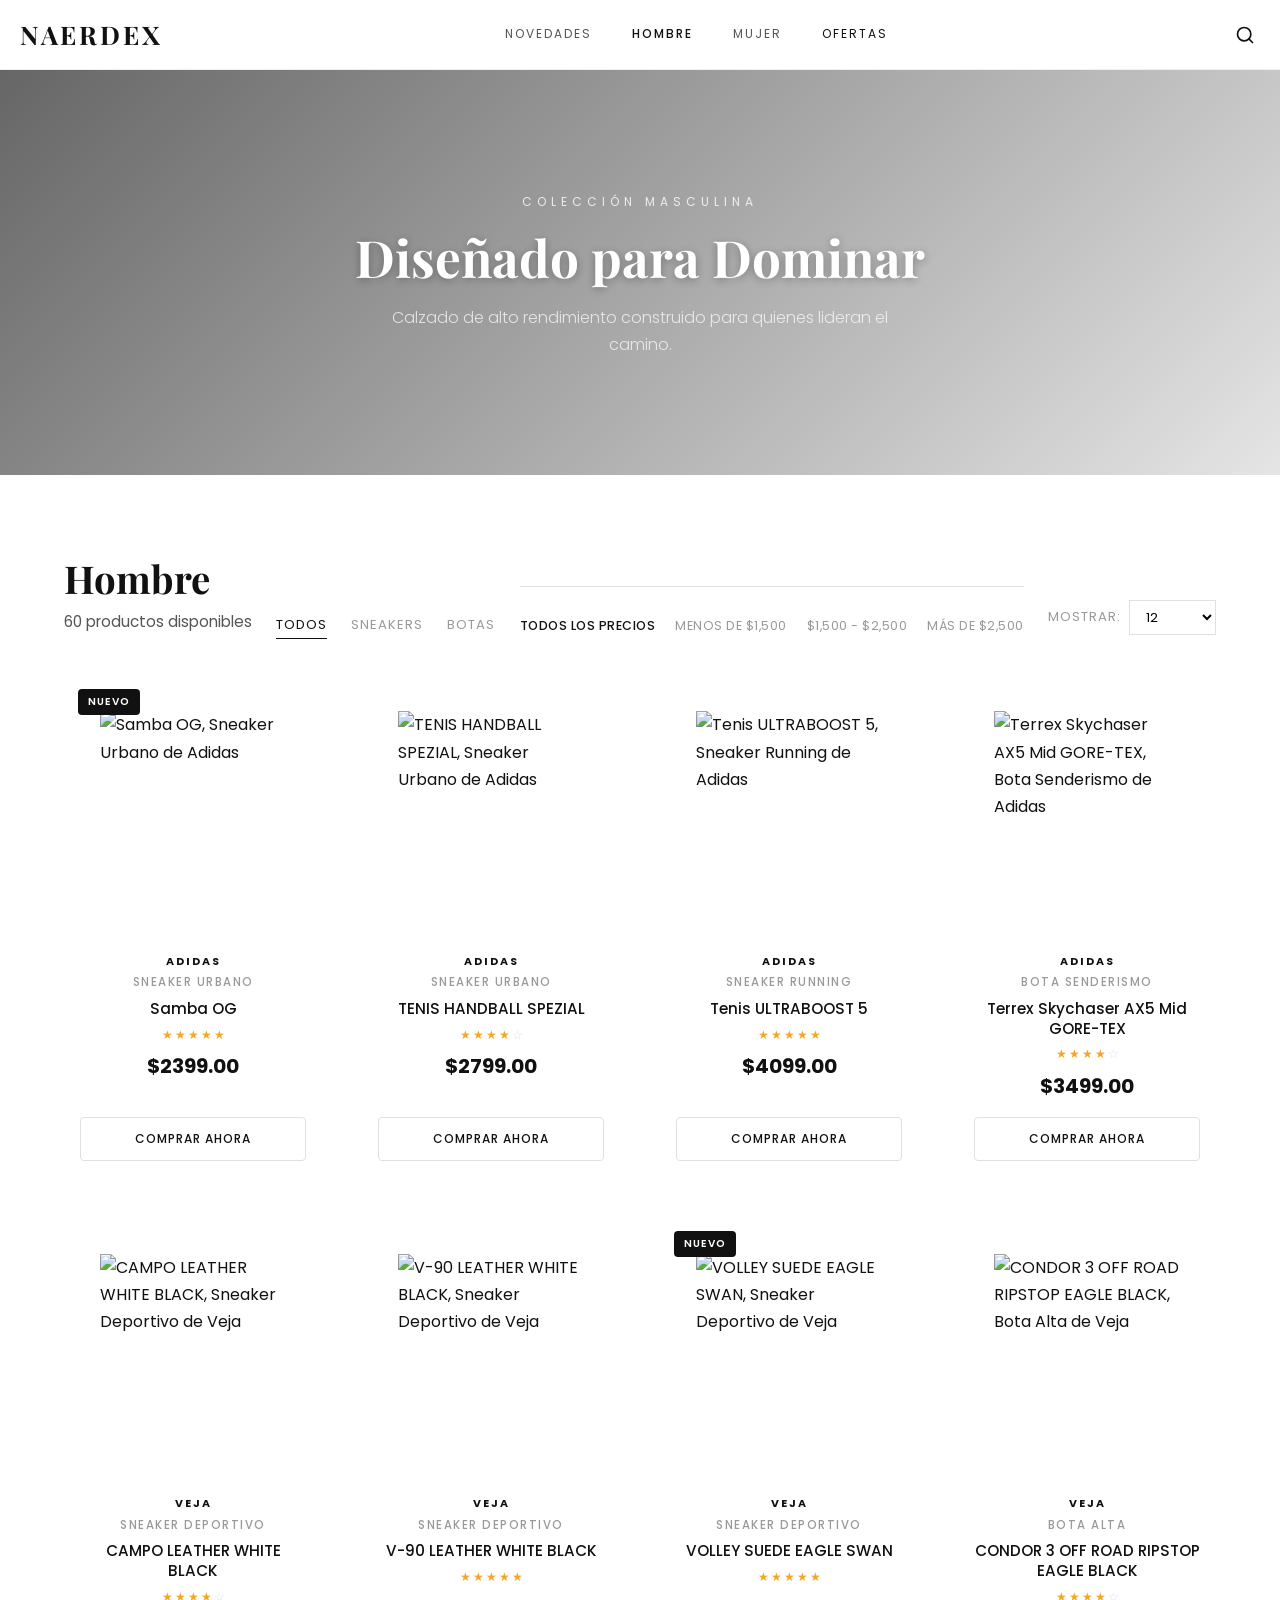
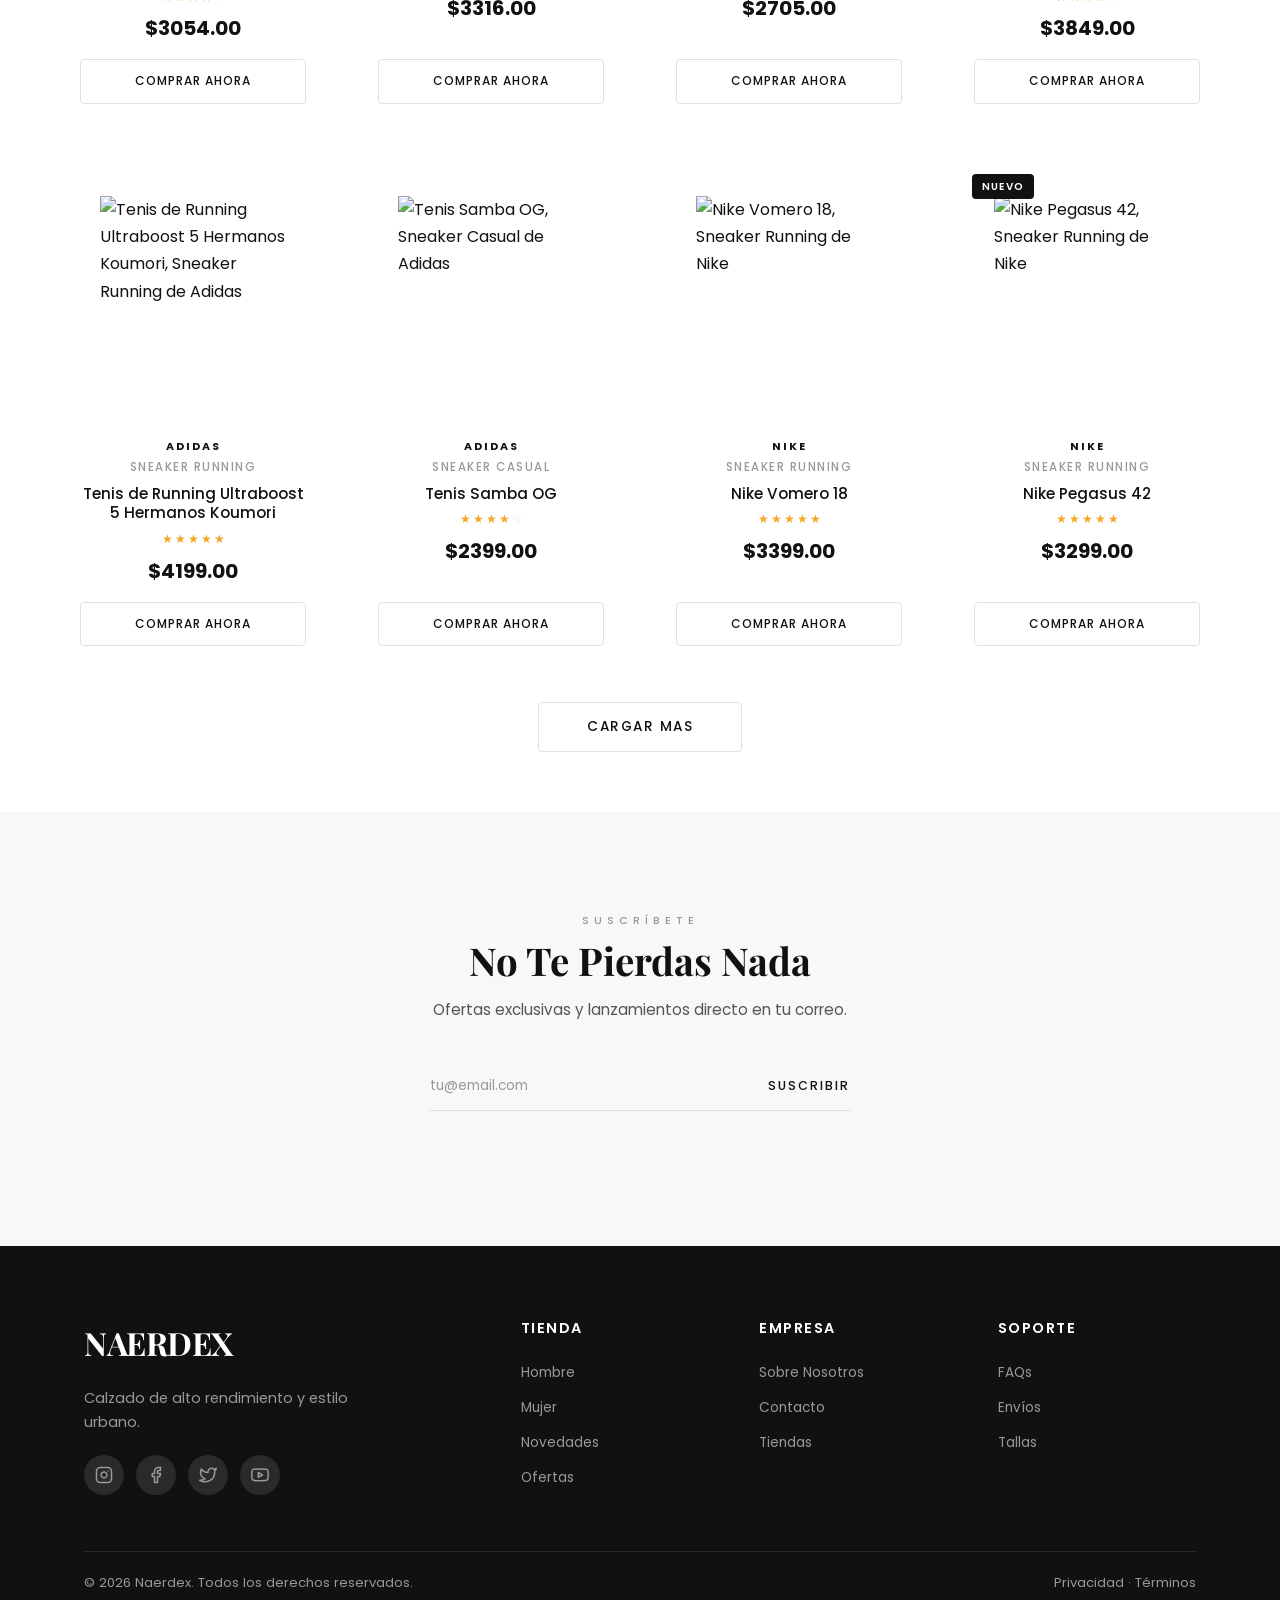
==== Pagina-web-Naerdex/hombre.html @ 4a2a2fad "first commit" ====
<!DOCTYPE html>
<html lang="es">
<head>
    <meta charset="UTF-8">
    <meta name="viewport" content="width=device-width, initial-scale=1.0">
    <title>Hombre | Naerdex</title>
    <meta name="description" content="Colección de calzado masculino Naerdex. Sneakers, botas y calzado deportivo de alto rendimiento para hombre.">
    <meta property="og:title" content="Hombre | Naerdex">
    <meta property="og:description" content="Colección de calzado masculino Naerdex. Sneakers, botas y calzado deportivo.">
    <meta property="og:type" content="website">
    <link rel="canonical" href="https://naerdex.com/hombre.html">
    <link rel="icon" href="data:image/svg+xml,%3Csvg xmlns='http://www.w3.org/2000/svg' viewBox='0 0 64 64'%3E%3Crect width='64' height='64' rx='12' fill='%23111111'/%3E%3Ctext x='50%25' y='54%25' text-anchor='middle' dominant-baseline='middle' font-family='Arial,Helvetica,sans-serif' font-size='42' font-weight='900' fill='white'%3EN%3C/text%3E%3C/svg%3E">
    <link rel="preconnect" href="https://fonts.googleapis.com">
    <link rel="preconnect" href="https://fonts.gstatic.com" crossorigin>
    <link href="https://fonts.googleapis.com/css2?family=Playfair+Display:wght@400;500;600;700;800;900&family=Poppins:wght@300;400;500;600;700&display=swap" rel="stylesheet">
    <link rel="stylesheet" href="style.css">
</head>
<body>

    <div class="page-transition-overlay" id="page-transition"></div>

    <header class="header">
        <div class="container header-container">
            <a href="index.html" class="logo">NAERDEX</a>
            <nav class="nav" id="nav" role="navigation" aria-label="Navegación principal">
                <a href="novedades.html" class="nav-link">Novedades</a>
                <a href="hombre.html" class="nav-link active">Hombre</a>
                <a href="mujer.html" class="nav-link">Mujer</a>
                <a href="ofertas.html" class="nav-link sale-link">Ofertas</a>
            </nav>
            <div class="header-actions">
                <button class="icon-btn search-btn" aria-label="Buscar">
                    <svg width="20" height="20" viewBox="0 0 24 24" fill="none" stroke="currentColor" stroke-width="2" stroke-linecap="round" stroke-linejoin="round"><circle cx="11" cy="11" r="8"></circle><line x1="21" y1="21" x2="16.65" y2="16.65"></line></svg>
                </button>
                <button class="icon-btn mobile-menu-btn" id="mobile-menu-btn" aria-label="Abrir menú" aria-expanded="false">
                    <svg class="menu-icon" width="22" height="22" viewBox="0 0 24 24" fill="none" stroke="currentColor" stroke-width="2" stroke-linecap="round" stroke-linejoin="round"><line x1="3" y1="6" x2="21" y2="6"></line><line x1="3" y1="12" x2="21" y2="12"></line><line x1="3" y1="18" x2="21" y2="18"></line></svg>
                    <svg class="close-icon" width="22" height="22" viewBox="0 0 24 24" fill="none" stroke="currentColor" stroke-width="2" stroke-linecap="round" stroke-linejoin="round" style="display:none"><line x1="18" y1="6" x2="6" y2="18"></line><line x1="6" y1="6" x2="18" y2="18"></line></svg>
                </button>
            </div>
        </div>
    </header>

    <div class="mobile-overlay" id="mobile-overlay"></div>

    <div class="search-overlay" id="search-overlay" role="dialog" aria-label="Buscar productos">
        <button class="search-close" aria-label="Cerrar búsqueda">
            <svg width="24" height="24" viewBox="0 0 24 24" fill="none" stroke="currentColor" stroke-width="2" stroke-linecap="round" stroke-linejoin="round"><line x1="18" y1="6" x2="6" y2="18"></line><line x1="6" y1="6" x2="18" y2="18"></line></svg>
        </button>
        <input type="text" class="search-input" placeholder="Buscar productos, categorías..." autocomplete="off">
        <div class="search-results"></div>
    </div>

    <section class="page-hero page-hero-men">
        <div class="hero-content fade-in">
            <span class="hero-subtitle">Colección Masculina</span>
            <h1 class="hero-title">Diseñado para Dominar</h1>
            <p class="hero-description">Calzado de alto rendimiento construido para quienes lideran el camino.</p>
        </div>
    </section>

    <main class="container shop-section">
        <div class="shop-header">
            <div>
                <h2 class="section-title">Hombre</h2>
                <p class="section-subtitle" style="margin-left:0;margin-top:8px;">10 productos disponibles</p>
            </div>
            <div class="filters">
                <button class="filter-btn active" data-filter="all">Todos</button>
                <button class="filter-btn" data-filter="sneaker">Sneakers</button>
                <button class="filter-btn" data-filter="bota">Botas</button>
            </div>
            <div class="price-filters">
                <button class="price-filter-btn active" data-price="all">Todos los precios</button>
                <button class="price-filter-btn" data-price="under1500">Menos de $1,500</button>
                <button class="price-filter-btn" data-price="1500-2500">$1,500 - $2,500</button>
                <button class="price-filter-btn" data-price="over2500">Más de $2,500</button>
            </div>
            <div class="display-count-wrap">
                <span class="display-count-label">Mostrar:</span>
                <select class="display-count-select" id="display-count">
                    <option value="12" selected>12</option>
                    <option value="24">24</option>
                    <option value="48">48</option>
                    <option value="all">Todos</option>
                </select>
            </div>
        </div>
        <div class="product-grid" id="product-list"></div>
    </main>

    <section class="newsletter-section">
        <div class="container newsletter-content fade-in">
            <span class="section-label">Suscríbete</span>
            <h2 class="section-title">No Te Pierdas Nada</h2>
            <p class="section-subtitle">Ofertas exclusivas y lanzamientos directo en tu correo.</p>
            <form id="newsletter-form">
                <input type="email" placeholder="tu@email.com" required aria-label="Correo electrónico">
                <button type="submit">Suscribir</button>
            </form>
            <p id="newsletter-msg"></p>
        </div>
    </section>

    <footer class="footer">
        <div class="container">
            <div class="footer-container">
                <div class="footer-brand">
                    <a href="index.html" class="logo">NAERDEX</a>
                    <p>Calzado de alto rendimiento y estilo urbano.</p>
                    <div class="footer-social">
                        <a href="#" aria-label="Instagram"><svg width="18" height="18" viewBox="0 0 24 24" fill="none" stroke="currentColor" stroke-width="2" stroke-linecap="round" stroke-linejoin="round"><rect x="2" y="2" width="20" height="20" rx="5" ry="5"></rect><path d="M16 11.37A4 4 0 1 1 12.63 8 4 4 0 0 1 16 11.37z"></path><line x1="17.5" y1="6.5" x2="17.51" y2="6.5"></line></svg></a>
                        <a href="#" aria-label="Facebook"><svg width="18" height="18" viewBox="0 0 24 24" fill="none" stroke="currentColor" stroke-width="2" stroke-linecap="round" stroke-linejoin="round"><path d="M18 2h-3a5 5 0 0 0-5 5v3H7v4h3v8h4v-8h3l1-4h-4V7a1 1 0 0 1 1-1h3z"></path></svg></a>
                        <a href="#" aria-label="Twitter"><svg width="18" height="18" viewBox="0 0 24 24" fill="none" stroke="currentColor" stroke-width="2" stroke-linecap="round" stroke-linejoin="round"><path d="M23 3a10.9 10.9 0 0 1-3.14 1.53 4.48 4.48 0 0 0-7.86 3v1A10.66 10.66 0 0 1 3 4s-4 9 5 13a11.64 11.64 0 0 1-7 2c9 5 20 0 20-11.5a4.5 4.5 0 0 0-.08-.83A7.72 7.72 0 0 0 23 3z"></path></svg></a>
                        <a href="#" aria-label="YouTube"><svg width="18" height="18" viewBox="0 0 24 24" fill="none" stroke="currentColor" stroke-width="2" stroke-linecap="round" stroke-linejoin="round"><path d="M22.54 6.42a2.78 2.78 0 0 0-1.94-2C18.88 4 12 4 12 4s-6.88 0-8.6.46a2.78 2.78 0 0 0-1.94 2A29 29 0 0 0 1 11.75a29 29 0 0 0 .46 5.33A2.78 2.78 0 0 0 3.4 19.1c1.72.46 8.6.46 8.6.46s6.88 0 8.6-.46a2.78 2.78 0 0 0 1.94-2 29 29 0 0 0 .46-5.25 29 29 0 0 0-.46-5.43z"></path><polygon points="9.75 15.02 15.5 11.75 9.75 8.48 9.75 15.02"></polygon></svg></a>
                    </div>
                </div>
                <div class="footer-links">
                    <h4>Tienda</h4>
                    <a href="hombre.html">Hombre</a>
                    <a href="mujer.html">Mujer</a>
                    <a href="novedades.html">Novedades</a>
                    <a href="ofertas.html">Ofertas</a>
                </div>
                <div class="footer-links">
                    <h4>Empresa</h4>
                    <a href="#">Sobre Nosotros</a>
                    <a href="#">Contacto</a>
                    <a href="#">Tiendas</a>
                </div>
                <div class="footer-links">
                    <h4>Soporte</h4>
                    <a href="#">FAQs</a>
                    <a href="#">Envíos</a>
                    <a href="#">Tallas</a>
                </div>
            </div>
            <div class="footer-bottom">
                <span>&copy; 2026 Naerdex. Todos los derechos reservados.</span>
                <div><a href="#">Privacidad</a> &middot; <a href="#">Términos</a></div>
            </div>
        </div>
    </footer>

    <button class="back-to-top" id="back-to-top" aria-label="Volver arriba">
        <svg width="20" height="20" viewBox="0 0 24 24" fill="none" stroke="currentColor" stroke-width="2.5" stroke-linecap="round" stroke-linejoin="round"><polyline points="18 15 12 9 6 15"></polyline></svg>
    </button>

    <script src="script.js" defer></script>
</body>
</html>
---- Pagina-web-Naerdex/style.css ----
/* --- Variables y Configuración Base --- */
:root {
    --bg-main: #ffffff;
    --bg-secondary: #f8f8f8;
    --bg-dark: #1a1a1a;
    --bg-darker: #111111;
    --text-primary: #111111;
    --text-secondary: #555555;
    --text-light: #999999;
    --accent: #111111;
    --accent-hover: #333333;
    --sale-color: #8B0000;
    --card-shadow: 0 1px 3px rgba(0,0,0,0.04);
    --card-shadow-hover: 0 4px 20px rgba(0,0,0,0.08);
    --card-border: #e0e0e0;
    --font-family: 'Poppins', sans-serif;
    --font-display: 'Playfair Display', serif;
    --transition: all 0.4s cubic-bezier(0.25, 0.46, 0.45, 0.94);
    --transition-slow: all 0.6s cubic-bezier(0.25, 0.46, 0.45, 0.94);
    --header-height: 70px;
    --radius-sm: 4px;
    --radius-md: 4px;
    --radius-lg: 8px;
}

/* --- Dark Mode --- */
[data-theme="dark"] {
    --bg-main: #1a1a1a;
    --bg-secondary: #222222;
    --bg-dark: #111111;
    --bg-darker: #0a0a0a;
    --text-primary: #f0f0f0;
    --text-secondary: #aaaaaa;
    --text-light: #777777;
    --accent: #ffffff;
    --accent-hover: #cccccc;
    --sale-color: #ff6b6b;
    --card-shadow: 0 1px 3px rgba(0,0,0,0.2);
    --card-shadow-hover: 0 4px 20px rgba(0,0,0,0.4);
    --card-border: #2a2a2a;
}

[data-theme="dark"] .header {
    background: rgba(26, 26, 26, 0.97);
    border-bottom: 1px solid rgba(255,255,255,0.06);
}

[data-theme="dark"] .benefit-item {
    background: #222222;
}

[data-theme="dark"] .cat-card-image {
    background: #2a2a2a;
}

[data-theme="dark"] .price-filters {
    border-top-color: #2a2a2a;
}

[data-theme="dark"] .nav-link {
    color: #999999;
}

[data-theme="dark"] .nav-link.active {
    color: #f0f0f0;
}

[data-theme="dark"] .nav-link.active::after {
    background-color: var(--accent);
}

[data-theme="dark"] .nav {
    background-color: transparent;
}

[data-theme="dark"] .filter-btn {
    color: #aaa;
}

[data-theme="dark"] .filter-btn.active {
    color: #f0f0f0;
}

[data-theme="dark"] .filter-btn::after,
[data-theme="dark"] .filter-btn.active::after {
    background-color: #f0f0f0;
}

[data-theme="dark"] .buy-btn {
    border-color: #333;
    color: #f0f0f0;
}

[data-theme="dark"] .buy-btn:hover {
    background-color: #f0f0f0;
    color: #1a1a1a;
    border-color: #f0f0f0;
}

[data-theme="dark"] .newsletter-section {
    background: #111111;
}

[data-theme="dark"] .footer {
    background-color: #0a0a0a;
}

[data-theme="dark"] .footer-social a {
    background: #333;
}

[data-theme="dark"] .btn-primary {
    background-color: #f0f0f0;
    color: #1a1a1a;
}

[data-theme="dark"] .btn-primary:hover {
    background-color: #ccc;
}

[data-theme="dark"] .btn-outline {
    color: #f0f0f0;
    border-color: #f0f0f0;
}

[data-theme="dark"] .btn-outline:hover {
    background: #f0f0f0;
    color: #1a1a1a;
}

[data-theme="dark"] .back-to-top {
    background: #f0f0f0;
    color: #1a1a1a;
}

[data-theme="dark"] .search-overlay {
    background: rgba(10, 10, 10, 0.95);
}

[data-theme="dark"] .search-input {
    background: #333;
    color: #f0f0f0;
    border-color: #555;
}

[data-theme="dark"] .search-result-card {
    background: #222222;
    border-color: #2a2a2a;
}

[data-theme="dark"] .search-no-results {
    color: #777;
}

[data-theme="dark"] .product-detail {
    background: #1a1a1a;
    color: #f0f0f0;
}

[data-theme="dark"] .detail-main-image {
    background: #2a2a2a;
}

[data-theme="dark"] .detail-main-image img {
    mix-blend-mode: screen;
}

[data-theme="dark"] .detail-info {
    color: #f0f0f0;
}

[data-theme="dark"] .detail-type {
    color: #aaa;
}

[data-theme="dark"] .detail-description {
    color: #ccc;
}

[data-theme="dark"] .detail-specs {
    background: #222222;
    border-color: #2a2a2a;
}

[data-theme="dark"] .spec-row {
    border-bottom-color: #2a2a2a;
}

[data-theme="dark"] .spec-label {
    color: #aaa;
}

[data-theme="dark"] .spec-value {
    color: #f0f0f0;
}

[data-theme="dark"] .review-card {
    background: #222222;
    border-color: #2a2a2a;
}

[data-theme="dark"] .detail-buy-btn {
    background: var(--accent);
    color: #1a1a1a;
    border-color: var(--accent);
}

[data-theme="dark"] .detail-buy-btn:hover {
    background: var(--accent-hover);
}

[data-theme="dark"] .size-btn {
    border-color: #555;
    color: #f0f0f0;
}

[data-theme="dark"] .size-btn.active {
    background: var(--accent);
    color: #fff;
    border-color: var(--accent);
}

[data-theme="dark"] .thumb-btn {
    border-color: #333;
}

[data-theme="dark"] .thumb-btn.active {
    border-color: var(--accent);
}

[data-theme="dark"] .breadcrumb a {
    color: #aaa;
}

[data-theme="dark"] .breadcrumb span {
    color: #f0f0f0;
}

[data-theme="dark"] .old-price {
    color: #666;
}

[data-theme="dark"] .detail-disclaimer {
    color: #777;
}

[data-theme="dark"] .page-transition-overlay {
    background: #1a1a1a;
}

[data-theme="dark"] .load-more-btn {
    border-color: #333;
    color: #f0f0f0;
}

[data-theme="dark"] .load-more-btn:hover {
    background: #f0f0f0;
    color: #1a1a1a;
    border-color: #f0f0f0;
}

[data-theme="dark"] .detail-add-cart-btn {
    border-color: var(--accent) !important;
    color: var(--accent) !important;
}

* { margin: 0; padding: 0; box-sizing: border-box; }
html { scroll-behavior: smooth; }

body {
    font-family: var(--font-family);
    background-color: var(--bg-main);
    color: var(--text-primary);
    line-height: 1.7;
    overflow-x: hidden;
}

/* --- Accesibilidad --- */
.sr-only {
    position: absolute;
    width: 1px;
    height: 1px;
    padding: 0;
    margin: -1px;
    overflow: hidden;
    clip: rect(0, 0, 0, 0);
    white-space: nowrap;
    border: 0;
}

/* --- Container --- */
.container {
    width: 90%;
    max-width: 1300px;
    margin: 0 auto;
    padding: 0 20px;
}

/* --- Scroll offset --- */
.hero, .page-hero, .categories-section, .shop-section, .benefits-inline,
.new-arrivals, .sale-section, .newsletter-section {
    scroll-margin-top: var(--header-height);
}

/* --- Animaciones fade-in --- */
.fade-in {
    opacity: 0;
    transform: translateY(30px);
    transition: opacity 0.6s ease, transform 0.6s ease;
}

.fade-in-visible {
    opacity: 1;
    transform: translateY(0);
}

/* --- Stagger animation --- */
@keyframes staggerSlideUp {
    from {
        opacity: 0;
        transform: translateY(25px);
    }
    to {
        opacity: 1;
        transform: translateY(0);
    }
}

.stagger-item {
    opacity: 0;
    animation: staggerSlideUp 0.5s ease forwards;
}

/* --- Page Transition --- */
.page-transition-overlay {
    position: fixed;
    top: 0; left: 0;
    width: 100%; height: 100%;
    background: var(--bg-main);
    z-index: 10000;
    opacity: 0;
    pointer-events: none;
    transition: opacity 0.4s ease;
}

.page-transition-overlay.active {
    opacity: 1;
    pointer-events: all;
}

/* --- Botones --- */
.btn {
    display: inline-block;
    padding: 14px 34px;
    font-weight: 500;
    text-transform: uppercase;
    text-decoration: none;
    border-radius: var(--radius-sm);
    letter-spacing: 1.5px;
    transition: var(--transition);
    border: none;
    cursor: pointer;
    font-size: 0.85rem;
    font-family: var(--font-family);
}

.btn-primary {
    background-color: var(--text-primary);
    color: white;
}

.btn-primary:hover {
    background-color: #333;
    transform: translateY(-2px);
    box-shadow: 0 4px 15px rgba(0,0,0,0.15);
}

.btn-outline {
    background: transparent;
    color: var(--text-primary);
    border: 2px solid var(--text-primary);
}

.btn-outline:hover {
    background: var(--text-primary);
    color: white;
}

.btn-white {
    background: white;
    color: var(--text-primary);
}

.btn-white:hover {
    background: #f0f0f0;
    transform: translateY(-2px);
}

.btn-text {
    color: white;
    text-decoration: none;
    font-weight: 500;
    margin-top: 10px;
    display: inline-block;
    transition: var(--transition);
}

.btn-text:hover {
    letter-spacing: 2px;
}

/* --- Header & Nav --- */
.header {
    background: rgba(255, 255, 255, 0.97);
    backdrop-filter: blur(16px);
    -webkit-backdrop-filter: blur(16px);
    padding: 0;
    height: var(--header-height);
    position: sticky;
    top: 0;
    z-index: 1000;
    border-bottom: 1px solid rgba(0,0,0,0.06);
    display: flex;
    align-items: center;
}

.header-container {
    display: flex;
    justify-content: space-between;
    align-items: center;
    width: 100%;
}

.logo {
    font-family: var(--font-display);
    font-size: 1.6rem;
    font-weight: 700;
    color: var(--text-primary);
    text-decoration: none;
    letter-spacing: 3px;
}

.nav {
    display: flex;
    gap: 40px;
}

.nav-link {
    text-decoration: none;
    color: var(--text-secondary);
    font-weight: 400;
    font-size: 0.75rem;
    text-transform: uppercase;
    letter-spacing: 2px;
    position: relative;
    padding-bottom: 0;
    transition: opacity 0.3s ease;
}

.nav-link:hover { opacity: 0.5; }

.nav-link::after { display: none; }

.nav-link.active {
    color: var(--text-primary);
    font-weight: 500;
}

.nav-link.active::after { display: none; }

.sale-link { color: var(--text-primary); font-weight: 400; }

.header-actions { display: flex; gap: 12px; align-items: center; }

.icon-btn {
    background: none;
    border: none;
    cursor: pointer;
    display: flex;
    align-items: center;
    justify-content: center;
    color: var(--text-primary);
    padding: 5px;
    transition: var(--transition);
}

.icon-btn:hover { color: var(--accent); }

.icon-btn svg { display: block; }

/* --- Search Overlay --- */
.search-overlay {
    position: fixed;
    top: 0; left: 0;
    width: 100%; height: 100%;
    background: rgba(255, 255, 255, 0.97);
    backdrop-filter: blur(12px);
    -webkit-backdrop-filter: blur(12px);
    z-index: 2000;
    display: flex;
    flex-direction: column;
    align-items: center;
    justify-content: flex-start;
    padding-top: 120px;
    opacity: 0;
    pointer-events: none;
    transition: opacity 0.3s ease;
}

.search-overlay.active {
    opacity: 1;
    pointer-events: all;
}

.search-close {
    position: absolute;
    top: 24px;
    right: 30px;
    background: none;
    border: none;
    cursor: pointer;
    color: var(--text-primary);
    padding: 8px;
    transition: var(--transition);
}

.search-close:hover {
    color: var(--accent);
    transform: rotate(90deg);
}

.search-close svg { display: block; }

.search-input {
    width: 90%;
    max-width: 600px;
    padding: 18px 24px;
    font-size: 1.15rem;
    font-family: var(--font-family);
    border: 1px solid var(--card-border);
    border-radius: var(--radius-sm);
    outline: none;
    transition: var(--transition);
    background: var(--bg-main);
    color: var(--text-primary);
}

.search-input::placeholder {
    color: var(--text-light);
}

.search-input:focus {
    border-color: var(--accent);
    box-shadow: 0 0 0 3px rgba(0,0,0,0.05);
}

.search-results {
    width: 90%;
    max-width: 600px;
    margin-top: 20px;
}

.search-results-grid {
    display: flex;
    flex-direction: column;
    gap: 10px;
}

.search-result-card {
    display: flex;
    align-items: center;
    gap: 16px;
    padding: 14px 18px;
    background: var(--bg-main);
    border: 1px solid var(--card-border);
    border-radius: var(--radius-sm);
    text-decoration: none;
    color: var(--text-primary);
    transition: var(--transition);
}

.search-result-card:hover {
    border-color: var(--accent);
    box-shadow: var(--card-shadow-hover);
    transform: translateY(-2px);
}

.search-result-card img {
    width: 60px;
    height: 45px;
    object-fit: cover;
    border-radius: var(--radius-sm);
}

.search-result-info {
    display: flex;
    flex-direction: column;
    gap: 2px;
}

.search-result-brand {
    font-size: 0.62rem;
    text-transform: uppercase;
    letter-spacing: 1.5px;
    color: var(--accent);
    font-weight: 700;
}

.search-result-type {
    font-size: 0.68rem;
    text-transform: uppercase;
    letter-spacing: 1px;
    color: var(--text-light);
}

.search-result-name {
    font-size: 0.92rem;
    font-weight: 600;
}

.search-result-price {
    font-size: 0.88rem;
    color: var(--accent);
    font-weight: 600;
}

.search-no-results {
    text-align: center;
    color: var(--text-secondary);
    padding: 30px;
    font-size: 0.95rem;
}

/* --- Menú Móvil --- */
.mobile-menu-btn { display: none; }

.mobile-overlay {
    display: none;
    position: fixed;
    top: 0; left: 0;
    width: 100%; height: 100%;
    background: rgba(0, 0, 0, 0.5);
    z-index: 999;
    opacity: 0;
    transition: opacity 0.3s ease;
    backdrop-filter: blur(2px);
}

.mobile-overlay.active {
    display: block;
    opacity: 1;
}

/* --- Hero Section --- */
.hero {
    min-height: 85vh;
    display: flex;
    align-items: center;
    justify-content: center;
    position: relative;
    background-size: cover;
    background-position: center;
    background-repeat: no-repeat;
    padding: 120px 0;
    overflow: hidden;
}

.hero::before {
    content: '';
    position: absolute;
    inset: 0;
    background: linear-gradient(135deg, rgba(0,0,0,0.65) 0%, rgba(0,0,0,0.25) 100%);
    z-index: 1;
}

.hero-inner {
    position: relative;
    z-index: 2;
    display: flex;
    flex-direction: column;
    align-items: center;
    text-align: center;
    gap: 40px;
    max-width: 700px;
}

.hero-text {
    display: flex;
    flex-direction: column;
    align-items: center;
}

.hero-label {
    display: block;
    text-transform: uppercase;
    letter-spacing: 6px;
    font-size: 0.7rem;
    color: rgba(255,255,255,0.8);
    font-weight: 500;
    margin-bottom: 24px;
}

.hero-title {
    font-family: var(--font-display);
    font-size: clamp(3.5rem, 7vw, 6.5rem);
    font-weight: 700;
    line-height: 0.95;
    color: #fff;
    margin-bottom: 32px;
    text-shadow: 0 2px 20px rgba(0,0,0,0.3);
}

.hero-line {
    width: 60px;
    height: 1px;
    background: rgba(255,255,255,0.6);
    margin-left: auto;
    margin-right: auto;
    margin-bottom: 28px;
}

.hero-description {
    font-size: 1rem;
    color: rgba(255,255,255,0.8);
    font-weight: 300;
    line-height: 1.8;
    max-width: 480px;
    margin-left: auto;
    margin-right: auto;
    margin-bottom: 36px;
}

.hero-link {
    display: inline-block;
    font-size: 0.8rem;
    font-weight: 500;
    text-transform: uppercase;
    letter-spacing: 2px;
    color: #fff;
    text-decoration: none;
    position: relative;
    transition: var(--transition);
}

.hero-link::after {
    content: '';
    position: absolute;
    bottom: -4px;
    left: 0;
    width: 0;
    height: 1px;
    background: #fff;
    transition: width 0.4s cubic-bezier(0.25, 0.46, 0.45, 0.94);
}

.hero-link:hover::after {
    width: 100%;
}

/* --- Page Hero (Sub-páginas) --- */
.page-hero {
    height: 45vh;
    min-height: 320px;
    background-size: cover;
    background-position: center;
    position: relative;
    display: flex;
    align-items: center;
    justify-content: center;
    color: white;
    text-align: center;
    overflow: hidden;
}

.page-hero::before {
    content: '';
    position: absolute;
    inset: 0;
    background: linear-gradient(135deg, rgba(0,0,0,0.6) 0%, rgba(0,0,0,0.1) 100%);
    z-index: 1;
}

.page-hero .hero-content {
    position: relative;
    z-index: 10;
    max-width: 700px;
}

.page-hero .hero-subtitle {
    text-transform: uppercase;
    letter-spacing: 5px;
    font-size: 0.75rem;
    color: rgba(255,255,255,0.8);
    font-weight: 400;
}

.page-hero .hero-title {
    font-family: var(--font-display);
    font-size: 3.2rem;
    font-weight: 700;
    line-height: 1.1;
    margin: 15px 0 18px;
    text-shadow: 0 2px 10px rgba(0,0,0,0.3);
}

.page-hero .hero-description {
    font-size: 1rem;
    margin-bottom: 0;
    font-weight: 300;
    opacity: 0.9;
    max-width: 500px;
    margin-left: auto;
    margin-right: auto;
    line-height: 1.7;
}

/* Sale badge */
.sale-badge {
    display: inline-block;
    background: #d32f2f;
    color: #fff;
    font-size: 0.85rem;
    font-weight: 600;
    text-transform: uppercase;
    letter-spacing: 3px;
    padding: 10px 28px;
    margin-bottom: 20px;
    box-shadow: 0 4px 20px rgba(211,47,47,0.4);
}

/* Page hero backgrounds */
.page-hero-men {
    background-image: url('https://images.pexels.com/photos/13536939/pexels-photo-13536939.jpeg?auto=compress&cs=tinysrgb&w=1600');
}

.page-hero-women {
    background: url('https://images.pexels.com/photos/18904268/pexels-photo-18904268.jpeg?auto=compress&cs=tinysrgb&w=1920') center/cover no-repeat;
}

.page-hero-new {
    background-image: url('https://images.pexels.com/photos/18110858/pexels-photo-18110858.jpeg?auto=compress&cs=tinysrgb&w=1600');
}

.page-hero-sale {
    background: url('https://images.pexels.com/photos/4434387/pexels-photo-4434387.jpeg?auto=compress&cs=tinysrgb&w=1920') center/cover no-repeat;
}

/* --- Categories Section --- */
.categories-section {
    padding: 40px 0 80px;
}

.categories-grid {
    display: grid;
    grid-template-columns: 1.2fr 0.8fr;
    gap: 20px;
    margin-bottom: 20px;
}

.cat-card {
    display: flex;
    flex-direction: column;
    text-decoration: none;
    color: inherit;
    overflow: hidden;
    transition: var(--transition);
}

.cat-card:hover {
    opacity: 0.85;
}

.cat-card-image {
    overflow: hidden;
    background: var(--bg-secondary);
}

.cat-card-large .cat-card-image {
    height: 420px;
}

.cat-card-tall .cat-card-image {
    height: 420px;
}

.cat-card-image img {
    width: 100%;
    height: 100%;
    object-fit: cover;
    display: block;
    transition: transform 0.8s cubic-bezier(0.25, 0.46, 0.45, 0.94);
}

.cat-card:hover .cat-card-image img {
    transform: scale(1.03);
}

.cat-card-info {
    display: flex;
    justify-content: space-between;
    align-items: center;
    padding: 20px 0;
}

.cat-card-label {
    font-family: var(--font-display);
    font-size: 1.4rem;
    font-weight: 600;
    color: var(--text-primary);
}

.cat-card-link {
    font-size: 0.75rem;
    text-transform: uppercase;
    letter-spacing: 2px;
    color: var(--text-light);
    transition: var(--transition);
}

.cat-card:hover .cat-card-link {
    color: var(--text-primary);
}

/* Banner Novedades */
.cat-banner {
    display: block;
    position: relative;
    overflow: hidden;
    text-decoration: none;
    color: inherit;
    height: 280px;
    transition: var(--transition);
}

.cat-banner:hover {
    opacity: 0.9;
}

.cat-banner-image {
    position: absolute;
    inset: 0;
}

.cat-banner-image img {
    width: 100%;
    height: 100%;
    object-fit: cover;
    display: block;
}

.cat-banner-info {
    position: absolute;
    inset: 0;
    display: flex;
    flex-direction: column;
    justify-content: center;
    align-items: center;
    background: rgba(0,0,0,0.35);
    z-index: 2;
}

.cat-banner-label {
    font-family: var(--font-display);
    font-size: 2rem;
    font-weight: 700;
    color: white;
    margin-bottom: 12px;
}

.cat-banner-link {
    font-size: 0.75rem;
    text-transform: uppercase;
    letter-spacing: 3px;
    color: rgba(255,255,255,0.8);
    transition: var(--transition);
}

.cat-banner:hover .cat-banner-link {
    color: white;
}

/* --- Section Headers --- */
.section-header {
    text-align: center;
    margin-bottom: 50px;
}

.section-header-text {
    text-align: left;
}

.section-label {
    text-transform: uppercase;
    letter-spacing: 5px;
    font-size: 0.68rem;
    color: var(--text-light);
    font-weight: 500;
    margin-bottom: 8px;
    display: block;
}

.section-title {
    font-family: var(--font-display);
    font-size: 2.4rem;
    font-weight: 700;
    line-height: 1.2;
}

.section-subtitle {
    color: var(--text-secondary);
    font-size: 0.95rem;
    margin-top: 10px;
    max-width: 500px;
    margin-left: auto;
    margin-right: auto;
    line-height: 1.7;
}

/* --- New Arrivals Section --- */
.new-arrivals {
    padding: 80px 0 60px;
}

/* --- Shop Section & Grid --- */
.shop-section { padding: 80px 0 40px; }

.shop-header {
    display: flex;
    justify-content: space-between;
    align-items: flex-end;
    margin-bottom: 40px;
    flex-wrap: wrap;
    gap: 12px;
}

.display-count-wrap { display: flex; align-items: center; gap: 8px; }
.display-count-label { font-size: 0.82rem; color: var(--text-light); text-transform: uppercase; letter-spacing: 1px; }
.display-count-select {
    padding: 6px 12px;
    border: 1px solid var(--card-border);
    background: var(--bg-main);
    font-family: var(--font-family);
    font-size: 0.82rem;
    cursor: pointer;
    outline: none;
}
.display-count-select:focus { border-color: var(--accent); }

.filters { display: flex; gap: 24px; }

.filter-btn {
    padding: 0;
    border: none;
    background: none;
    cursor: pointer;
    font-weight: 400;
    transition: var(--transition);
    font-family: var(--font-family);
    font-size: 0.82rem;
    color: var(--text-light);
    position: relative;
    text-transform: uppercase;
    letter-spacing: 1px;
}

.filter-btn::after {
    content: '';
    position: absolute;
    bottom: -4px;
    left: 0;
    width: 0;
    height: 1px;
    background: var(--text-primary);
    transition: width 0.3s ease;
}

.filter-btn:hover {
    color: var(--text-primary);
}

.filter-btn.active {
    color: var(--text-primary);
}

.filter-btn.active::after {
    width: 100%;
}

/* --- Price Filters --- */
.price-filters {
    display: flex;
    gap: 20px;
    padding-top: 30px;
    margin-top: 10px;
    border-top: 1px solid var(--card-border);
}

.price-filter-btn {
    padding: 0;
    border: none;
    background: none;
    cursor: pointer;
    font-weight: 400;
    transition: var(--transition);
    font-family: var(--font-family);
    font-size: 0.78rem;
    color: var(--text-light);
    text-transform: uppercase;
    letter-spacing: 0.5px;
}

.price-filter-btn:hover {
    color: var(--text-primary);
}

.price-filter-btn.active {
    color: var(--text-primary);
    font-weight: 500;
}

/* --- Product Grid --- */
.product-grid {
    display: grid;
    grid-template-columns: repeat(4, 1fr);
    gap: 40px;
}

/* --- Product Cards --- */
.product-card {
    background: transparent;
    border-radius: 0;
    overflow: hidden;
    transition: var(--transition);
    display: flex;
    flex-direction: column;
    border: none;
    box-shadow: none;
}

.product-card:hover {
    box-shadow: none;
    transform: none;
    border: none;
}

.product-card-link {
    text-decoration: none;
    color: inherit;
    display: block;
    flex: 1;
}

.product-card-actions {
    padding: 0 16px 16px;
}

.product-image-wrap {
    background-color: #ffffff;
    width: 100%;
    height: 260px;
    display: flex;
    align-items: center;
    justify-content: center;
    position: relative;
    padding: 20px;
    overflow: hidden;
}

.product-card-image {
    max-width: 85%;
    max-height: 85%;
    object-fit: contain;
    mix-blend-mode: multiply;
    transition: transform 0.5s cubic-bezier(0.25, 0.46, 0.45, 0.94);
}

.product-card:hover .product-card-image { transform: scale(1.05); }

.new-badge {
    position: absolute;
    top: 14px;
    left: 14px;
    background-color: var(--text-primary);
    color: white;
    font-size: 0.65rem;
    font-weight: 600;
    padding: 4px 10px;
    border-radius: var(--radius-sm);
    text-transform: uppercase;
    letter-spacing: 1px;
    z-index: 2;
}

.sale-badge {
    position: absolute;
    top: 14px;
    right: 14px;
    background-color: var(--sale-color);
    color: white;
    font-size: 0.65rem;
    font-weight: 600;
    padding: 4px 10px;
    border-radius: var(--radius-sm);
    text-transform: uppercase;
    letter-spacing: 0.5px;
    z-index: 2;
}

.product-info {
    padding: 18px 16px 14px;
    text-align: center;
    flex: 1;
    display: flex;
    flex-direction: column;
    justify-content: center;
}

.product-brand {
    display: inline-block;
    font-size: 0.68rem;
    color: var(--accent);
    text-transform: uppercase;
    letter-spacing: 2px;
    font-weight: 700;
    margin-bottom: 2px;
}

.product-type {
    font-size: 0.72rem;
    color: var(--text-light);
    text-transform: uppercase;
    letter-spacing: 1.5px;
    font-weight: 500;
}

.product-title {
    font-size: 0.95rem;
    font-weight: 500;
    margin: 6px 0 6px;
    color: var(--text-primary);
    line-height: 1.3;
}

.card-stars {
    display: flex;
    justify-content: center;
    gap: 2px;
    margin-bottom: 4px;
}

.card-stars .star {
    font-size: 0.75rem;
    color: #ddd;
}

.card-stars .star.filled {
    color: #f5a623;
}

.price-wrap {
    font-size: 1.25rem;
    font-weight: 700;
    color: var(--accent);
}

.old-price {
    font-size: 0.9rem;
    color: #aaa;
    text-decoration: line-through;
    margin-right: 8px;
    font-weight: 400;
}

/* --- Botón de Compra --- */
.buy-btn {
    display: block;
    width: 100%;
    padding: 11px;
    background: none;
    border: 1px solid var(--card-border);
    color: var(--text-primary);
    text-align: center;
    text-decoration: none;
    font-weight: 500;
    text-transform: uppercase;
    transition: var(--transition);
    font-family: var(--font-family);
    font-size: 0.75rem;
    border-radius: var(--radius-sm);
    letter-spacing: 1px;
}

.buy-btn:hover {
    background-color: var(--text-primary);
    border-color: var(--text-primary);
    color: white;
    transform: translateY(-1px);
}

/* --- Sale Section --- */
.sale-section {
    padding: 80px 0;
    background: var(--bg-secondary);
}

.sale-section .section-label {
    color: var(--sale-color);
}

.sale-banner {
    display: flex;
    align-items: center;
    justify-content: center;
    gap: 15px;
    margin-bottom: 40px;
    padding: 16px 30px;
    background: var(--sale-color);
    color: white;
    border-radius: var(--radius-sm);
    font-weight: 500;
    font-size: 0.9rem;
    letter-spacing: 0.5px;
    max-width: 600px;
    margin-left: auto;
    margin-right: auto;
}

.sale-banner svg {
    flex-shrink: 0;
}

/* --- Benefits Section --- */
.benefits-inline {
    padding: 60px 0;
    border-top: 1px solid var(--card-border);
    border-bottom: 1px solid var(--card-border);
}

.benefits-row {
    display: flex;
    justify-content: center;
    align-items: center;
    gap: 0;
}

.benefit-col {
    flex: 1;
    text-align: center;
    padding: 10px 40px;
}

.benefit-col h4 {
    font-family: var(--font-display);
    font-size: 1.1rem;
    font-weight: 600;
    margin-bottom: 6px;
    color: var(--text-primary);
}

.benefit-col p {
    color: var(--text-light);
    font-size: 0.82rem;
}

.benefit-separator {
    width: 1px;
    height: 40px;
    background: var(--card-border);
    flex-shrink: 0;
}

/* --- Newsletter Section --- */
.newsletter-section {
    padding: 100px 0;
    background: var(--bg-secondary);
    text-align: center;
}

.newsletter-content {
    max-width: 500px;
    margin: 0 auto;
}

.newsletter-section .section-label {
    color: var(--text-light);
}

.newsletter-section .section-title {
    font-family: var(--font-display);
    color: var(--text-primary);
    margin-bottom: 14px;
    line-height: 1.15;
}

.newsletter-section .section-subtitle {
    color: var(--text-secondary);
    margin-bottom: 40px;
}

#newsletter-form {
    display: flex;
    gap: 0;
    max-width: 420px;
    margin: 0 auto;
    border-bottom: 1px solid var(--card-border);
}

#newsletter-form input[type="email"] {
    flex: 1;
    padding: 14px 0;
    border: none;
    border-bottom: none;
    background: transparent;
    color: var(--text-primary);
    font-family: var(--font-family);
    font-size: 0.85rem;
    outline: none;
    transition: var(--transition);
}

#newsletter-form input[type="email"]::placeholder {
    color: var(--text-light);
}

#newsletter-form button {
    padding: 14px 0;
    background: none;
    color: var(--text-primary);
    border: none;
    border-bottom: none;
    font-family: var(--font-family);
    font-weight: 500;
    font-size: 0.78rem;
    cursor: pointer;
    transition: var(--transition);
    text-transform: uppercase;
    letter-spacing: 2px;
    white-space: nowrap;
}

#newsletter-form button:hover {
    color: var(--text-secondary);
}

#newsletter-msg {
    margin-top: 15px;
    font-size: 0.85rem;
    color: var(--text-light);
    min-height: 20px;
}

#newsletter-msg.success {
    color: #2ecc71;
}

/* --- Footer --- */
.footer {
    background-color: var(--bg-darker);
    padding: 70px 0 0;
    color: white;
}

.footer-container {
    display: grid;
    grid-template-columns: 2fr 1fr 1fr 1fr;
    gap: 40px;
    padding-bottom: 50px;
}

.footer-brand .logo {
    font-family: var(--font-display);
    font-size: 2rem;
    font-weight: 700;
    margin-bottom: 15px;
    display: block;
    color: white;
    letter-spacing: -0.5px;
}

.footer-brand p {
    color: var(--text-light);
    max-width: 280px;
    line-height: 1.7;
    font-size: 0.9rem;
}

.footer-social {
    display: flex;
    gap: 12px;
    margin-top: 20px;
}

.footer-social a {
    display: flex;
    align-items: center;
    justify-content: center;
    width: 40px;
    height: 40px;
    border-radius: 50%;
    background: #2a2a2a;
    color: var(--text-light);
    text-decoration: none;
    transition: var(--transition);
}

.footer-social a:hover {
    background: #444;
    color: white;
}

.footer-social a svg {
    display: block;
}

.footer-links h4 {
    margin-bottom: 20px;
    font-weight: 600;
    font-size: 0.9rem;
    color: white;
    text-transform: uppercase;
    letter-spacing: 1.5px;
}

.footer-links a {
    display: block;
    text-decoration: none;
    color: var(--text-light);
    margin-bottom: 12px;
    transition: var(--transition);
    font-size: 0.85rem;
}

.footer-links a:hover {
    color: white;
    padding-left: 4px;
}

.footer-bottom {
    border-top: 1px solid #2a2a2a;
    padding: 20px 0;
    display: flex;
    justify-content: space-between;
    align-items: center;
    font-size: 0.82rem;
    color: var(--text-light);
}

.footer-bottom a {
    color: var(--text-light);
    text-decoration: none;
    transition: var(--transition);
}

.footer-bottom a:hover {
    color: white;
}

/* --- Botón Volver Arriba --- */
.back-to-top {
    position: fixed;
    bottom: 30px;
    right: 30px;
    width: 44px;
    height: 44px;
    border-radius: 50%;
    background: var(--text-primary);
    color: white;
    border: none;
    cursor: pointer;
    display: flex;
    align-items: center;
    justify-content: center;
    z-index: 900;
    opacity: 0;
    visibility: hidden;
    transform: translateY(20px);
    transition: var(--transition);
    box-shadow: 0 2px 10px rgba(0,0,0,0.15);
}

.back-to-top.visible {
    opacity: 1;
    visibility: visible;
    transform: translateY(0);
}

.back-to-top:hover {
    background: var(--accent);
    transform: translateY(-3px);
}

/* --- Skeleton Loading --- */
.skeleton-card {
    background: var(--bg-main);
    border-radius: var(--radius-md);
    overflow: hidden;
    border: 1px solid var(--card-border);
    box-shadow: none;
}

.skeleton-image {
    width: 100%;
    height: 260px;
    background: linear-gradient(90deg, var(--bg-secondary) 25%, var(--card-border) 50%, var(--bg-secondary) 75%);
    background-size: 200% 100%;
    animation: skeletonPulse 1.5s ease-in-out infinite;
}

.skeleton-text {
    padding: 18px 16px;
}

.skeleton-line {
    height: 12px;
    border-radius: 6px;
    background: linear-gradient(90deg, var(--bg-secondary) 25%, var(--card-border) 50%, var(--bg-secondary) 75%);
    background-size: 200% 100%;
    animation: skeletonPulse 1.5s ease-in-out infinite;
    margin-bottom: 10px;
}

.skeleton-line.short { width: 40%; }
.skeleton-line.medium { width: 65%; }
.skeleton-line.long { width: 85%; }

@keyframes skeletonPulse {
    0% { background-position: 200% 0; }
    100% { background-position: -200% 0; }
}

/* --- Product Grid Transition --- */
.product-grid {
    transition: opacity 0.3s ease, transform 0.3s ease;
}

.product-grid.fading {
    opacity: 0;
    transform: scale(0.98);
}

/* --- Botón Cargar Más --- */
.load-more-wrap {
    text-align: center;
    padding: 40px 0 20px;
}

.load-more-btn {
    padding: 14px 48px;
    border: 1px solid var(--card-border);
    background: none;
    color: var(--text-primary);
    font-weight: 500;
    text-transform: uppercase;
    letter-spacing: 1.5px;
    font-size: 0.85rem;
    font-family: var(--font-family);
    border-radius: var(--radius-sm);
    cursor: pointer;
    transition: var(--transition);
}

.load-more-btn:hover {
    background: var(--text-primary);
    color: white;
    border-color: var(--text-primary);
    transform: translateY(-1px);
    box-shadow: 0 2px 10px rgba(0,0,0,0.15);
}

.sale-badge-wrap {
    display: flex;
    flex-direction: column;
    position: absolute;
    top: 14px;
    right: 14px;
    z-index: 3;
    gap: 6px;
}

.sale-badge-wrap .sale-badge {
    position: static;
}

/* --- Mensaje de productos vacíos --- */
.no-products-msg {
    grid-column: 1 / -1;
    text-align: center;
    padding: 3rem;
    color: var(--text-secondary);
    font-size: 1.1rem;
}

/* =============================================
   PRODUCT DETAIL
   ============================================= */

.product-detail {
    padding: 30px 0 80px;
}

.breadcrumb {
    font-size: 0.85rem;
    color: var(--text-light);
    margin-bottom: 30px;
}

.breadcrumb a {
    color: var(--text-secondary);
    text-decoration: none;
    transition: var(--transition);
}

.breadcrumb a:hover {
    color: var(--accent);
}

.breadcrumb span {
    color: var(--text-primary);
}

.detail-layout {
    display: grid;
    grid-template-columns: 1fr 1fr;
    gap: 50px;
    align-items: start;
}

.detail-gallery {
    position: sticky;
    top: calc(var(--header-height) + 20px);
}

.detail-main-image {
    background: #ffffff;
    border-radius: var(--radius-md);
    overflow: hidden;
    position: relative;
    display: flex;
    align-items: center;
    justify-content: center;
    padding: 30px;
    height: 450px;
}

.detail-main-image img {
    max-width: 100%;
    max-height: 100%;
    object-fit: contain;
    mix-blend-mode: multiply;
    transition: transform 0.3s ease;
}

.detail-main-image:hover img {
    transform: scale(1.05);
}

.detail-main-image .new-badge,
.detail-main-image .sale-badge {
    position: absolute;
    top: 16px;
    z-index: 2;
}

.detail-main-image .new-badge {
    left: 16px;
}

.detail-main-image .sale-badge {
    right: 16px;
    left: auto;
}

.detail-thumbnails {
    display: flex;
    gap: 10px;
    margin-top: 12px;
}

.thumb-btn {
    width: 80px;
    height: 60px;
    border-radius: var(--radius-sm);
    overflow: hidden;
    border: 2px solid transparent;
    cursor: pointer;
    background: var(--bg-secondary);
    padding: 4px;
    transition: var(--transition);
}

.thumb-btn.active {
    border-color: var(--accent);
}

.thumb-btn:hover {
    border-color: var(--accent);
}

.thumb-btn img {
    width: 100%;
    height: 100%;
    object-fit: cover;
    border-radius: 4px;
    mix-blend-mode: multiply;
}

.detail-brand {
    font-size: 0.72rem;
    text-transform: uppercase;
    letter-spacing: 2.5px;
    color: var(--accent);
    font-weight: 700;
    margin-bottom: 4px;
}

.detail-type {
    font-size: 0.75rem;
    text-transform: uppercase;
    letter-spacing: 2px;
    color: var(--text-light);
    font-weight: 500;
    margin-bottom: 8px;
}

.detail-name {
    font-family: var(--font-display);
    font-size: 2rem;
    font-weight: 700;
    line-height: 1.2;
    margin-bottom: 12px;
    color: var(--text-primary);
}

.detail-rating {
    display: flex;
    align-items: center;
    gap: 6px;
    margin-bottom: 16px;
}

.detail-rating .star {
    font-size: 1rem;
    color: #ddd;
}

.detail-rating .star.filled {
    color: #f5a623;
}

.detail-rating .rating-number {
    font-weight: 700;
    font-size: 0.9rem;
    margin-left: 4px;
}

.detail-rating .review-count {
    color: var(--text-light);
    font-size: 0.85rem;
}

.detail-price {
    font-size: 1.6rem;
    font-weight: 700;
    color: var(--accent);
    margin-bottom: 20px;
}

.detail-price .old-price {
    font-size: 1.1rem;
}

.detail-description {
    font-size: 0.95rem;
    color: var(--text-secondary);
    line-height: 1.8;
    margin-bottom: 28px;
}

.detail-sizes {
    margin-bottom: 28px;
}

.detail-label {
    display: block;
    font-size: 0.85rem;
    font-weight: 600;
    margin-bottom: 10px;
    color: var(--text-primary);
}

.size-selector {
    display: flex;
    gap: 8px;
    flex-wrap: wrap;
}

.size-btn {
    min-width: 48px;
    padding: 8px 14px;
    border: 1px solid var(--card-border);
    border-radius: var(--radius-sm);
    background: none;
    cursor: pointer;
    font-weight: 400;
    font-size: 0.85rem;
    transition: var(--transition);
    font-family: var(--font-family);
    color: var(--text-primary);
}

.size-btn:hover {
    border-color: var(--accent);
    color: var(--accent);
}

.size-btn.active {
    background: var(--accent);
    color: white;
    border-color: var(--accent);
}

.detail-buy-btn {
    margin-bottom: 10px;
}

.detail-disclaimer {
    font-size: 0.78rem;
    color: var(--text-light);
    text-align: center;
    margin-bottom: 0;
}

.detail-specs {
    margin-top: 30px;
    padding: 20px;
    background: var(--bg-secondary);
    border-radius: var(--radius-md);
    border: 1px solid var(--card-border);
}

.spec-row {
    display: flex;
    justify-content: space-between;
    padding: 10px 0;
    border-bottom: 1px solid var(--card-border);
}

.spec-row:last-child {
    border-bottom: none;
}

.spec-label {
    font-size: 0.85rem;
    color: var(--text-light);
    font-weight: 500;
}

.spec-value {
    font-size: 0.85rem;
    color: var(--text-primary);
    font-weight: 600;
}

/* --- Reviews --- */
.detail-reviews {
    margin-top: 50px;
}

.detail-reviews-title {
    font-family: var(--font-display);
    font-size: 1.5rem;
    font-weight: 700;
    margin-bottom: 20px;
    color: var(--text-primary);
}

.review-card {
    padding: 20px;
    background: var(--bg-secondary);
    border-radius: var(--radius-sm);
    border: 1px solid var(--card-border);
    margin-bottom: 12px;
}

.review-header {
    display: flex;
    justify-content: space-between;
    align-items: center;
    margin-bottom: 8px;
}

.review-author {
    font-weight: 600;
    font-size: 0.9rem;
    color: var(--text-primary);
}

.review-stars {
    display: flex;
    gap: 2px;
}

.review-stars .star {
    font-size: 0.8rem;
    color: #ddd;
}

.review-stars .star.filled {
    color: #f5a623;
}

.review-text {
    font-size: 0.88rem;
    color: var(--text-secondary);
    line-height: 1.6;
}

.detail-not-found {
    text-align: center;
    padding: 100px 20px;
}

.detail-not-found h2 {
    font-size: 1.5rem;
    margin-bottom: 20px;
}

/* --- Responsividad --- */
@media (max-width: 1200px) {
    .product-grid {
        grid-template-columns: repeat(3, 1fr);
    }
    .hero-inner { gap: 40px; }
}

@media (max-width: 1024px) {
    .nav { gap: 18px; }
    .footer-container { grid-template-columns: 1fr 1fr; }
    .detail-layout {
        grid-template-columns: 1fr;
        gap: 30px;
    }
    .detail-gallery {
        position: static;
    }
    .detail-main-image {
        height: 350px;
    }
}

@media (max-width: 768px) {
    .nav {
        position: fixed;
        top: 0;
        right: -100%;
        width: 80%;
        max-width: 300px;
        height: 100vh;
        background-color: var(--bg-main);
        flex-direction: column;
        padding: 80px 30px 40px;
        box-shadow: -5px 0 20px rgba(0,0,0,0.1);
        transition: right 0.3s ease;
        z-index: 1001;
        gap: 0;
    }

    .nav.active { right: 0; }

    .nav-link {
        font-size: 0.85rem;
        letter-spacing: 2.5px;
        padding: 18px 0;
        border-bottom: 1px solid rgba(0,0,0,0.04);
    }

    .nav-link::after { display: none; }

    .mobile-menu-btn { display: flex; }

    /* Hero mobile */
    .hero {
        min-height: 60vh;
        padding: 80px 0 60px;
    }
    .hero-inner {
        gap: 30px;
    }
    .hero-title {
        font-size: clamp(2.5rem, 8vw, 3.5rem);
    }

    .page-hero { height: 35vh; min-height: 260px; }
    .page-hero .hero-title { font-size: 2.2rem; }

    /* Categories mobile */
    .categories-grid {
        grid-template-columns: 1fr;
    }
    .cat-card-large .cat-card-image,
    .cat-card-tall .cat-card-image {
        height: 280px;
    }
    .cat-banner { height: 200px; }

    /* Products mobile */
    .product-grid { grid-template-columns: repeat(2, 1fr); gap: 24px; }

    .shop-header {
        flex-direction: column;
        gap: 15px;
        align-items: flex-start;
    }

    .display-count-wrap { margin-top: 5px; }

    /* Benefits mobile */
    .benefits-row {
        flex-direction: column;
        gap: 0;
    }
    .benefit-col {
        padding: 16px 20px;
    }
    .benefit-separator {
        width: 40px;
        height: 1px;
    }

    .footer-container {
        grid-template-columns: 1fr;
        gap: 30px;
    }

    .footer-bottom {
        flex-direction: column;
        gap: 10px;
        text-align: center;
    }

    #newsletter-form {
        flex-direction: column;
        border-bottom: none;
        gap: 12px;
    }
    #newsletter-form input[type="email"] {
        border-bottom: 1px solid var(--card-border);
        text-align: center;
    }

    .sale-banner {
        font-size: 0.9rem;
        padding: 14px 20px;
    }

    .detail-main-image {
        height: 300px;
    }

    .detail-name {
        font-size: 1.5rem;
    }
}

@media (max-width: 480px) {
    .hero-title {
        font-size: 2.2rem;
    }
    .hero-description { font-size: 0.95rem; }
    .page-hero .hero-title { font-size: 1.8rem; }
    .sale-badge { font-size: 0.7rem; padding: 8px 18px; letter-spacing: 2px; }
    .section-title { font-size: 1.7rem; }
    .product-grid { grid-template-columns: 1fr; }
    .product-image-wrap { height: 320px; }

    .price-filters {
        flex-wrap: wrap;
        gap: 12px;
    }

    .back-to-top {
        bottom: 20px;
        right: 20px;
        width: 42px;
        height: 42px;
    }

    .search-overlay {
        padding-top: 80px;
    }

    .search-input {
        font-size: 1rem;
        padding: 14px 18px;
    }

    .detail-main-image {
        height: 250px;
    }

    .size-btn {
        min-width: 40px;
        padding: 6px 10px;
        font-size: 0.8rem;
    }
}
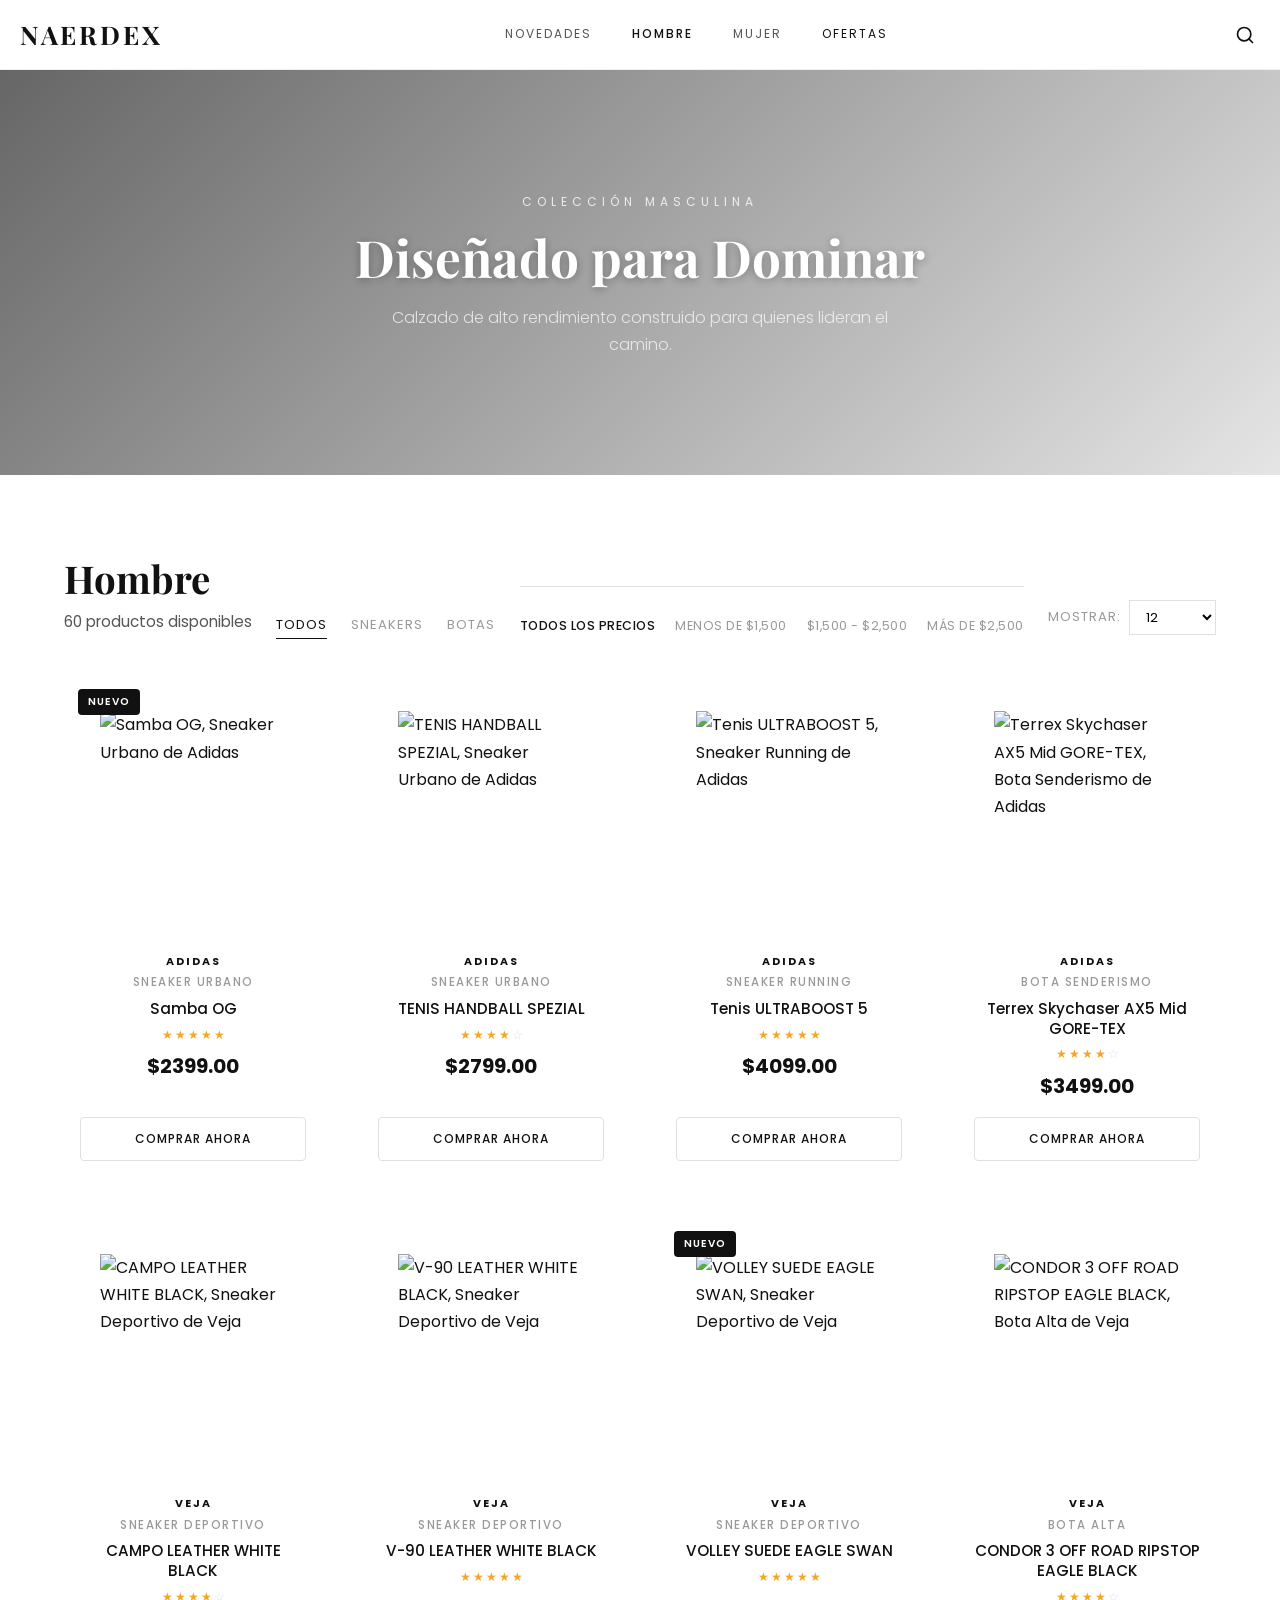
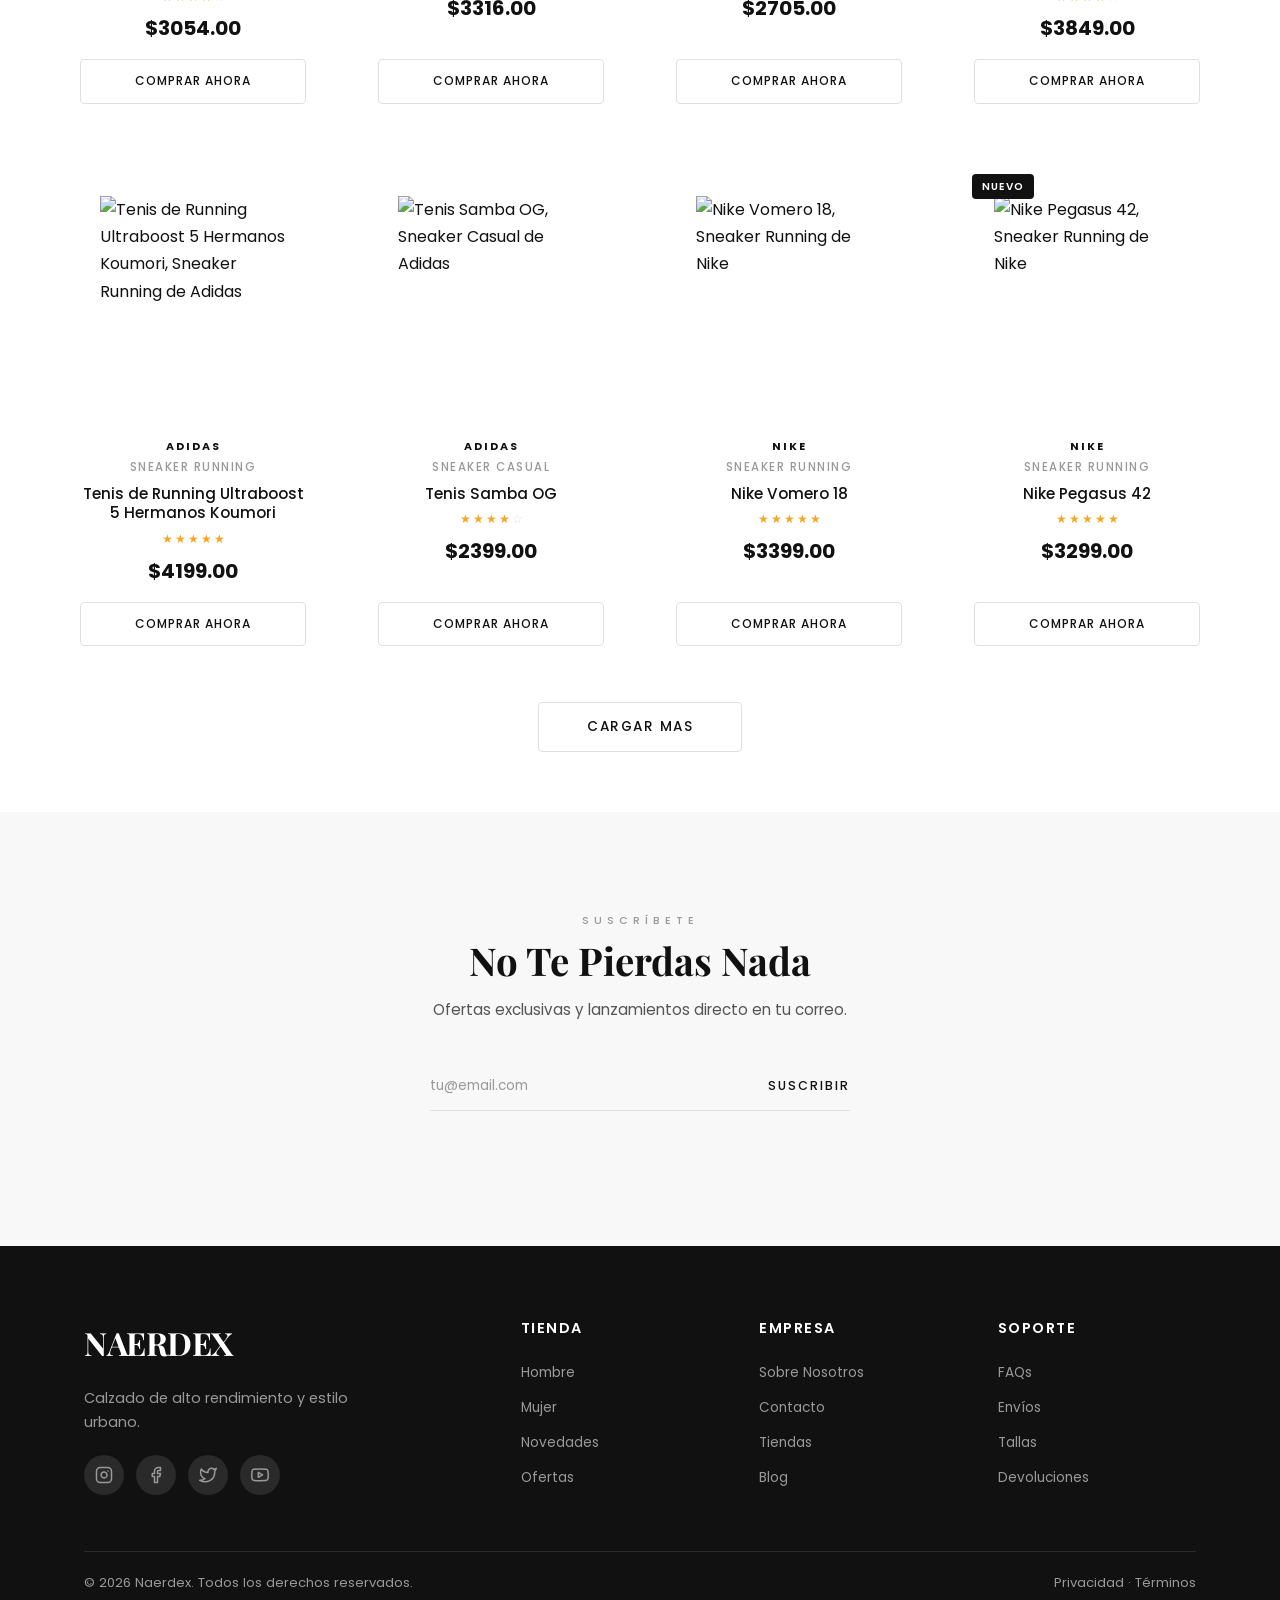
==== commit 99381fb8: "Actualizacion" ====
--- a/Pagina-web-Naerdex/hombre.html
+++ b/Pagina-web-Naerdex/hombre.html
@@ -123,15 +123,17 @@
                 </div>
                 <div class="footer-links">
                     <h4>Empresa</h4>
-                    <a href="#">Sobre Nosotros</a>
-                    <a href="#">Contacto</a>
-                    <a href="#">Tiendas</a>
+                    <a href="sobre-nosotros.php">Sobre Nosotros</a>
+                    <a href="contacto.php">Contacto</a>
+                    <a href="tiendas.php">Tiendas</a>
+                    <a href="blog.php">Blog</a>
                 </div>
                 <div class="footer-links">
                     <h4>Soporte</h4>
-                    <a href="#">FAQs</a>
-                    <a href="#">Envíos</a>
-                    <a href="#">Tallas</a>
+                    <a href="faqs.php">FAQs</a>
+                    <a href="envios.php">Envíos</a>
+                    <a href="tallas.php">Tallas</a>
+                    <a href="devoluciones.php">Devoluciones</a>
                 </div>
             </div>
             <div class="footer-bottom">
--- a/Pagina-web-Naerdex/style.css
+++ b/Pagina-web-Naerdex/style.css
@@ -1961,6 +1961,389 @@
     font-weight: 600;
 }
 
+/* --- Páginas de Contenido Estático --- */
+.page-content {
+    padding: 60px 0 80px;
+}
+
+.page-content h2 {
+    font-family: var(--font-display);
+    font-size: 1.8rem;
+    font-weight: 700;
+    margin-bottom: 20px;
+    color: var(--text-primary);
+}
+
+.page-content h3 {
+    font-family: var(--font-display);
+    font-size: 1.3rem;
+    font-weight: 600;
+    margin-bottom: 15px;
+    margin-top: 40px;
+    color: var(--text-primary);
+}
+
+.page-content p {
+    font-size: 0.95rem;
+    line-height: 1.8;
+    color: var(--text-secondary);
+    margin-bottom: 20px;
+}
+
+.page-content ul, .page-content ol {
+    font-size: 0.95rem;
+    line-height: 1.8;
+    color: var(--text-secondary);
+    margin-bottom: 20px;
+    padding-left: 25px;
+}
+
+.page-content li {
+    margin-bottom: 10px;
+}
+
+.page-hero-small {
+    height: 35vh;
+    min-height: 280px;
+    display: flex;
+    align-items: center;
+    justify-content: center;
+    text-align: center;
+    background: var(--bg-dark);
+    position: relative;
+    overflow: hidden;
+}
+
+.page-hero-small .hero-content {
+    position: relative;
+    z-index: 10;
+    max-width: 700px;
+}
+
+.page-hero-small .hero-subtitle {
+    text-transform: uppercase;
+    letter-spacing: 4px;
+    font-size: 0.75rem;
+    font-weight: 600;
+    color: var(--text-light);
+    display: block;
+    margin-bottom: 12px;
+}
+
+.page-hero-small .hero-title {
+    font-family: var(--font-display);
+    font-size: clamp(2rem, 5vw, 3rem);
+    font-weight: 700;
+    color: white;
+    margin: 0;
+}
+
+.content-grid {
+    display: grid;
+    grid-template-columns: 1fr 1fr;
+    gap: 50px;
+    align-items: start;
+}
+
+.content-card {
+    background: var(--bg-secondary);
+    border: 1px solid var(--card-border);
+    border-radius: var(--radius-md);
+    padding: 30px;
+    transition: var(--transition);
+}
+
+.content-card:hover {
+    box-shadow: var(--card-shadow-hover);
+}
+
+.content-card .card-icon {
+    font-size: 2rem;
+    margin-bottom: 15px;
+    display: block;
+}
+
+.content-card h3 {
+    margin-top: 0;
+}
+
+.content-card p {
+    font-size: 0.9rem;
+    margin-bottom: 0;
+}
+
+/* --- Tabla de Tallas --- */
+.size-chart {
+    width: 100%;
+    border-collapse: collapse;
+    margin: 30px 0;
+    font-size: 0.9rem;
+}
+
+.size-chart thead th {
+    background: var(--bg-dark);
+    color: white;
+    padding: 14px 20px;
+    text-align: left;
+    font-weight: 600;
+    letter-spacing: 1px;
+    font-size: 0.8rem;
+    text-transform: uppercase;
+}
+
+.size-chart tbody td {
+    padding: 14px 20px;
+    border-bottom: 1px solid var(--card-border);
+    color: var(--text-secondary);
+}
+
+.size-chart tbody tr:nth-child(even) {
+    background: var(--bg-secondary);
+}
+
+.size-chart tbody tr:hover {
+    background: var(--bg-secondary);
+}
+
+/* --- FAQs Accordion --- */
+.faq-list {
+    max-width: 800px;
+    margin: 0 auto;
+}
+
+.faq-item {
+    border-bottom: 1px solid var(--card-border);
+    padding: 20px 0;
+}
+
+.faq-question {
+    display: flex;
+    justify-content: space-between;
+    align-items: center;
+    cursor: pointer;
+    font-weight: 600;
+    font-size: 1rem;
+    color: var(--text-primary);
+    user-select: none;
+}
+
+.faq-question:hover {
+    color: var(--accent);
+}
+
+.faq-question .faq-toggle {
+    font-size: 1.2rem;
+    transition: var(--transition);
+    color: var(--text-light);
+}
+
+.faq-item.active .faq-question .faq-toggle {
+    transform: rotate(45deg);
+}
+
+.faq-answer {
+    max-height: 0;
+    overflow: hidden;
+    transition: max-height 0.3s ease, padding 0.3s ease;
+    color: var(--text-secondary);
+    font-size: 0.9rem;
+    line-height: 1.7;
+}
+
+.faq-item.active .faq-answer {
+    max-height: 300px;
+    padding-top: 15px;
+}
+
+/* --- Contact Form --- */
+.contact-form {
+    max-width: 600px;
+}
+
+.contact-form .form-group {
+    margin-bottom: 20px;
+}
+
+.contact-form label {
+    display: block;
+    font-size: 0.85rem;
+    font-weight: 600;
+    margin-bottom: 6px;
+    color: var(--text-primary);
+}
+
+.contact-form input,
+.contact-form textarea,
+.contact-form select {
+    width: 100%;
+    padding: 12px 15px;
+    border: 1px solid var(--card-border);
+    border-radius: var(--radius-sm);
+    font-family: var(--font-family);
+    font-size: 0.9rem;
+    background: var(--bg-main);
+    color: var(--text-primary);
+    transition: var(--transition);
+    box-sizing: border-box;
+}
+
+.contact-form input:focus,
+.contact-form textarea:focus,
+.contact-form select:focus {
+    outline: none;
+    border-color: var(--accent);
+}
+
+.contact-form textarea {
+    min-height: 140px;
+    resize: vertical;
+}
+
+.contact-form .btn {
+    padding: 14px 40px;
+    font-size: 0.85rem;
+    letter-spacing: 1.5px;
+}
+
+.contact-info-list {
+    list-style: none;
+    padding: 0;
+    margin: 0;
+}
+
+.contact-info-list li {
+    display: flex;
+    align-items: flex-start;
+    gap: 15px;
+    margin-bottom: 25px;
+    font-size: 0.9rem;
+    color: var(--text-secondary);
+}
+
+.contact-info-list li strong {
+    display: block;
+    color: var(--text-primary);
+    margin-bottom: 4px;
+}
+
+.contact-info-list .info-icon {
+    font-size: 1.3rem;
+    flex-shrink: 0;
+    width: 24px;
+    text-align: center;
+}
+
+/* --- Blog Cards --- */
+.blog-grid {
+    display: grid;
+    grid-template-columns: repeat(3, 1fr);
+    gap: 30px;
+}
+
+.blog-card {
+    border: 1px solid var(--card-border);
+    border-radius: var(--radius-md);
+    overflow: hidden;
+    transition: var(--transition);
+    background: var(--bg-main);
+}
+
+.blog-card:hover {
+    box-shadow: var(--card-shadow-hover);
+    transform: translateY(-3px);
+}
+
+.blog-card-image {
+    height: 200px;
+    background: var(--bg-secondary);
+    display: flex;
+    align-items: center;
+    justify-content: center;
+    font-size: 2.5rem;
+}
+
+.blog-card-body {
+    padding: 25px;
+}
+
+.blog-card-date {
+    font-size: 0.75rem;
+    color: var(--text-light);
+    text-transform: uppercase;
+    letter-spacing: 1px;
+    margin-bottom: 8px;
+}
+
+.blog-card-title {
+    font-family: var(--font-display);
+    font-size: 1.1rem;
+    font-weight: 700;
+    margin-bottom: 10px;
+    color: var(--text-primary);
+}
+
+.blog-card-excerpt {
+    font-size: 0.85rem;
+    color: var(--text-secondary);
+    line-height: 1.6;
+    margin-bottom: 15px;
+}
+
+.blog-card .btn-text {
+    font-size: 0.8rem;
+    letter-spacing: 1px;
+}
+
+/* --- Store Cards --- */
+.store-grid {
+    display: grid;
+    grid-template-columns: repeat(2, 1fr);
+    gap: 30px;
+}
+
+.store-card {
+    border: 1px solid var(--card-border);
+    border-radius: var(--radius-md);
+    padding: 30px;
+    background: var(--bg-main);
+    transition: var(--transition);
+}
+
+.store-card:hover {
+    box-shadow: var(--card-shadow-hover);
+}
+
+.store-card h3 {
+    margin-top: 0;
+}
+
+.store-card p {
+    font-size: 0.88rem;
+    margin-bottom: 8px;
+}
+
+.store-card .store-phone {
+    color: var(--text-light);
+    font-size: 0.85rem;
+}
+
+/* --- Responsive para páginas de contenido --- */
+@media (max-width: 768px) {
+    .content-grid {
+        grid-template-columns: 1fr;
+        gap: 30px;
+    }
+    .blog-grid {
+        grid-template-columns: 1fr;
+    }
+    .store-grid {
+        grid-template-columns: 1fr;
+    }
+    .page-content {
+        padding: 40px 0 60px;
+    }
+}
+
 /* --- Reviews --- */
 .detail-reviews {
     margin-top: 50px;
